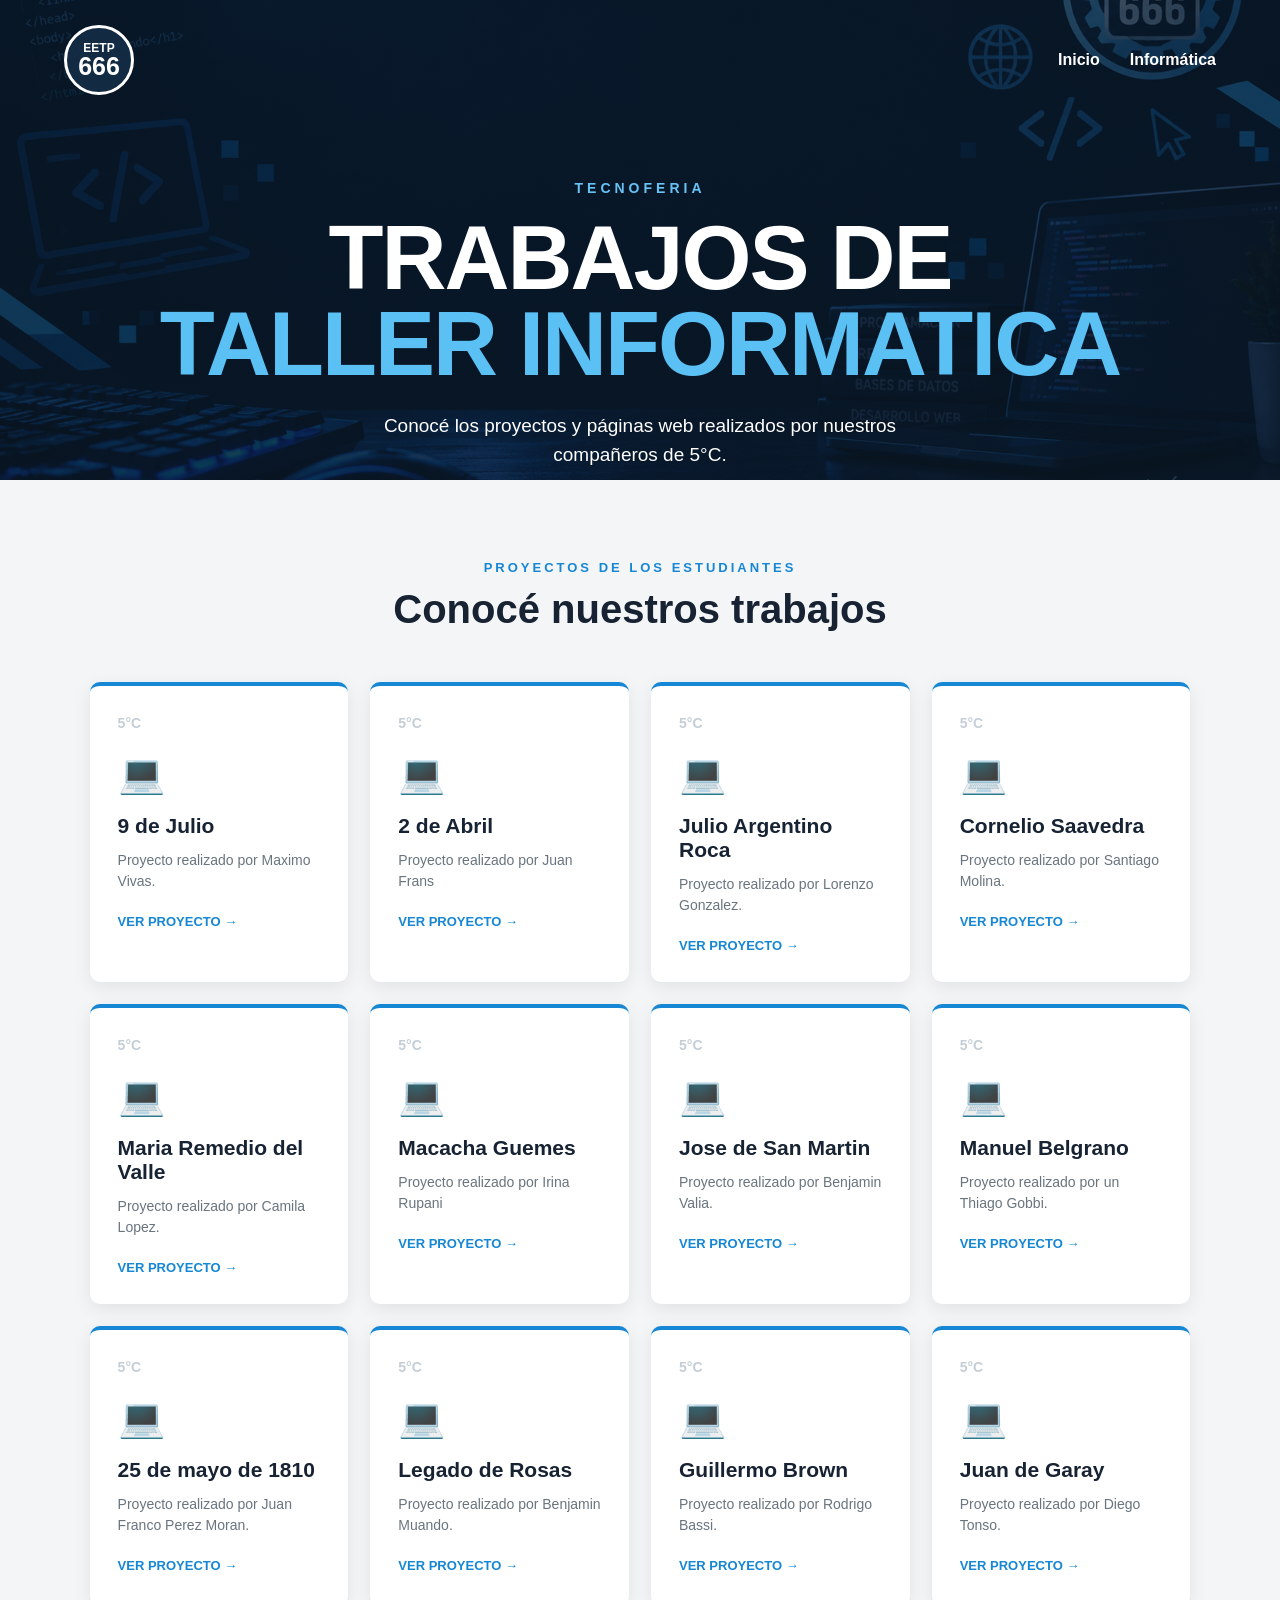
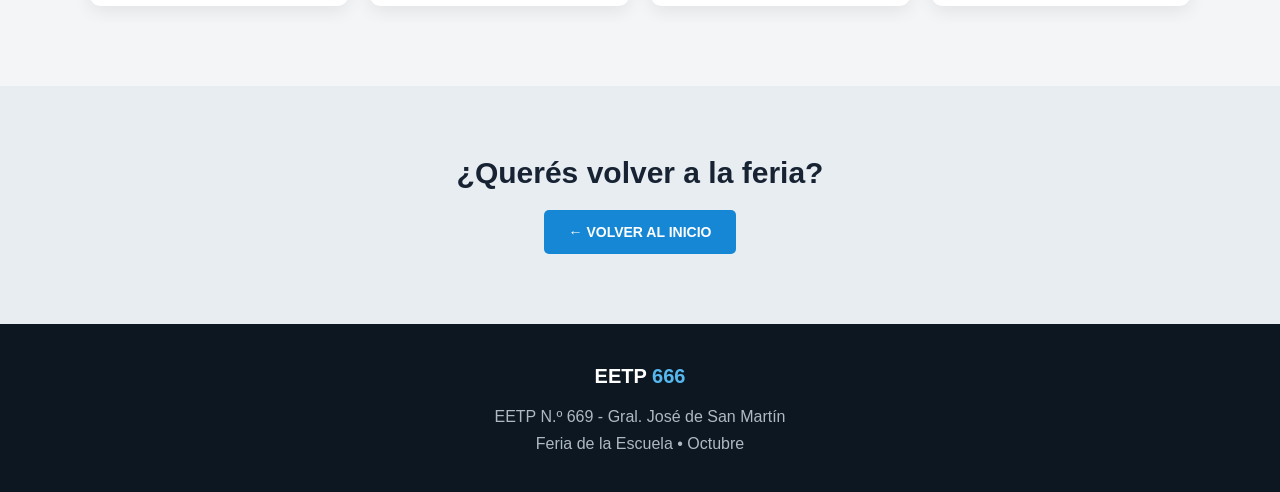
==== trabajos.html @ 8b5782f3 "Add files via upload" ====
<!DOCTYPE html>
<html lang="es">
<head>
    <meta charset="UTF-8">
    <meta name="viewport" content="width=device-width, initial-scale=1.0">

    <title>Trabajos de Taller de Informatica - EETP 669</title>

    <link rel="stylesheet" href="trabajos.css">
</head>

<body>

    <!-- ENCABEZADO -->

    <header class="encabezado">

        <div class="barra">

            <div class="logo">
                <span>EETP</span>
                <strong>666</strong>
            </div>

            <nav>
                <a href="index.html">Inicio</a>
                <a href="trabajos.html">Informática</a>
            </nav>

        </div>


        <div class="titulo">

            <p>TECNOFERIA</p>

            <h1>TRABAJOS DE<br><span>TALLER INFORMATICA</span></h1>

            <p class="descripcion">
                Conocé los proyectos y páginas web
                realizados por nuestros compañeros de 5°C.
            </p>

        </div>

    </header>


    <!-- TRABAJOS -->

    <main>

        <section class="proyectos">

            <div class="encabezado-seccion">

                <p>PROYECTOS DE LOS ESTUDIANTES</p>

                <h2>Conocé nuestros trabajos</h2>

            </div>


            <div class="contenedor-trabajos">


                <!-- TRABAJO 01 -->

                <article class="trabajo">

                    <span class="numero">5°C</span>

                    <div class="icono">💻</div>

                    <h3>9 de Julio</h3>

                    <p>Proyecto realizado por Maximo Vivas.</p>

                    <a href="https://maxiiii-033.github.io/Trabajo-Practico-9-De-Julio-de-1816/index.html" target="_blank">
                        VER PROYECTO →
                    </a>

                </article>


                <!-- TRABAJO 02 -->

                <article class="trabajo">

                    <span class="numero">5°C</span>

                    <div class="icono">💻</div>

                    <h3>2 de Abril</h3>

                    <p>Proyecto realizado por Juan Frans</p>

                    <a href="https://fransjuan154-commits.github.io/2-de-Julioo/index.html" target="_blank">
                        VER PROYECTO →
                    </a>

                </article>


                <!-- TRABAJO 03 -->

                <article class="trabajo">

                    <span class="numero">5°C</span>

                    <div class="icono">💻</div>

                    <h3>Julio Argentino Roca</h3>

                    <p>Proyecto realizado por Lorenzo Gonzalez.</p>

                    <a href="https://lgonz0474-jpg.github.io/Julio-Roca/" target="_blank">
                        VER PROYECTO →
                    </a>

                </article>


                <!-- TRABAJO 04 -->

                <article class="trabajo">

                    <span class="numero">5°C</span>

                    <div class="icono">💻</div>

                    <h3>Cornelio Saavedra</h3>

                    <p>Proyecto realizado por Santiago Molina.</p>

                    <a href="https://santimolinnna.github.io/oreja/index.html" target="_blank">
                        VER PROYECTO →
                    </a>

                </article>


                <!-- TRABAJO 05 -->

                <article class="trabajo">

                    <span class="numero">5°C</span>

                    <div class="icono">💻</div>

                    <h3>Maria Remedio del Valle</h3>

                    <p>Proyecto realizado por Camila Lopez.</p>

                    <a href="https://camiestefanialopez08-collab.github.io/mrdelvalle/" target="_blank">
                        VER PROYECTO →
                    </a>

                </article>



                <!-- TRABAJO 06 -->

                <article class="trabajo">

                    <span class="numero">5°C</span>

                    <div class="icono">💻</div>

                    <h3>Macacha Guemes</h3>

                    <p>Proyecto realizado por Irina Rupani</p>

                    <a href="https://irinarupani231-eng.github.io/trabajo-macacha-guemes/" target="_blank">
                        VER PROYECTO →
                    </a>

                </article>


                <!-- TRABAJO 07 -->

                <article class="trabajo">

                    <span class="numero">5°C</span>

                    <div class="icono">💻</div>

                    <h3>Jose de San Martin</h3>

                    <p>Proyecto realizado por Benjamin Valia.</p>

                    <a href="https://benjaminvalia.github.io/SanMartinTaller/" target="_blank">
                        VER PROYECTO →
                    </a>

                </article>


                <!-- TRABAJO 08 -->

                <article class="trabajo">

                    <span class="numero">5°C</span>

                    <div class="icono">💻</div>

                    <h3>Manuel Belgrano</h3>

                    <p>Proyecto realizado por un Thiago Gobbi.</p>

                    <a href="https://thiagotrabajorpro-ctrl.github.io/belgrano-pagina/legado.html#top" target="_blank">
                        VER PROYECTO →
                    </a>

                </article>


                <!-- TRABAJO 09 -->

                <article class="trabajo">

                    <span class="numero">5°C</span>

                    <div class="icono">💻</div>

                    <h3>25 de mayo de 1810</h3>

                    <p>Proyecto realizado por Juan Franco Perez Moran.</p>

                    <a href="https://sanguchito465.github.io/TP_25-de-Mayo/" target="_blank">
                        VER PROYECTO →
                    </a>

                </article>


                <!-- TRABAJO 10 -->

                <article class="trabajo">

                    <span class="numero">5°C</span>

                    <div class="icono">💻</div>

                    <h3>Legado de Rosas</h3>

                    <p>Proyecto realizado por Benjamin Muando.</p>

                    <a href="https://benjaminmuando.github.io/ROSASPARTE2/legado.html" target="_blank">
                        VER PROYECTO →
                    </a>

                </article>


                <!-- TRABAJO 11 -->

                <article class="trabajo">

                    <span class="numero">5°C</span>

                    <div class="icono">💻</div>

                    <h3>Guillermo Brown</h3>

                    <p>Proyecto realizado por Rodrigo Bassi.</p>

                    <a href="https://catnight-moon.github.io/guillermo-brown2.0/" target="_blank">
                        VER PROYECTO →
                    </a>

                </article>


                <!-- TRABAJO 12 -->

                <article class="trabajo">

                    <span class="numero">5°C</span>

                    <div class="icono">💻</div>

                    <h3>Juan de Garay</h3>

                    <p>Proyecto realizado por Diego Tonso.</p>

                    <a href="https://diegotonso421-pixel.github.io/diegotonto/" target="_blank">
                        VER PROYECTO →
                    </a>

                </article>


                </article>


            </div>

        </section>


        <!-- VOLVER -->

        <section class="volver">

            <h2>¿Querés volver a la feria?</h2>

            <a href="index.html">
                ← VOLVER AL INICIO
            </a>

        </section>

    </main>


    <footer>

        <div class="logo-footer">
            EETP <strong>666</strong>
        </div>

        <p>EETP N.º 669 - Gral. José de San Martín</p>

        <p>Feria de la Escuela • Octubre</p>

    </footer>

</body>
</html>
---- trabajos.css ----
/* =========================
   CONFIGURACIÓN GENERAL
========================= */

* {
    margin: 0;
    padding: 0;
    box-sizing: border-box;
}

html {
    scroll-behavior: smooth;
}

body {
    font-family: Arial, Helvetica, sans-serif;
    background-color: #f4f5f7;
    color: #172333;
}

a {
    text-decoration: none;
}


/* =========================
   ENCABEZADO
========================= */

.encabezado {
    min-height: 480px;

    color: white;

    background-image:
        linear-gradient(
            rgba(10, 25, 40, 0.75),
            rgba(10, 25, 40, 0.80)
        ),
        url("imagenes/fondoinformatica.png");

    background-size: cover;
    background-position: center;
}


/* =========================
   BARRA
========================= */

.barra {
    width: 90%;

    margin: auto;

    padding-top: 25px;

    display: flex;

    justify-content: space-between;

    align-items: center;
}


/* LOGO */

.logo {
    width: 70px;
    height: 70px;

    border: 3px solid white;

    border-radius: 50%;

    background-color: rgba(20, 45, 70, 0.9);

    display: flex;

    flex-direction: column;

    align-items: center;

    justify-content: center;

    line-height: 1;
}

.logo span {
    font-size: 12px;
    font-weight: bold;
}

.logo strong {
    font-size: 25px;
}


/* MENU */

nav {
    display: flex;

    gap: 30px;
}

nav a {
    color: white;

    font-size: 16px;

    font-weight: bold;
}

nav a:hover {
    color: #65c1f5;
}


/* =========================
   TITULO
========================= */

.titulo {
    width: 90%;

    max-width: 1000px;

    margin: auto;

    text-align: center;

    padding-top: 85px;
}

.titulo > p:first-child {
    color: #67c2f5;

    font-size: 14px;

    font-weight: bold;

    letter-spacing: 4px;

    margin-bottom: 20px;
}

.titulo h1 {
    font-size: clamp(50px, 8vw, 90px);

    line-height: 0.95;

    letter-spacing: -2px;

    margin-bottom: 25px;
}

.titulo h1 span {
    color: #5bc0f3;
}

.descripcion {
    font-size: 19px;

    line-height: 1.5;

    max-width: 600px;

    margin: auto;
}


/* =========================
   PROYECTOS
========================= */

.proyectos {
    padding: 80px 7%;
}


/* TITULO DE SECCIÓN */

.encabezado-seccion {
    text-align: center;

    margin-bottom: 50px;
}

.encabezado-seccion p {
    color: #1687d4;

    font-size: 13px;

    font-weight: bold;

    letter-spacing: 3px;

    margin-bottom: 12px;
}

.encabezado-seccion h2 {
    font-size: 40px;
}


/* =========================
   GRID DE TRABAJOS
========================= */

.contenedor-trabajos {
    max-width: 1200px;

    margin: auto;

    display: grid;

    grid-template-columns: repeat(4, 1fr);

    gap: 22px;
}


/* =========================
   TARJETAS
========================= */

.trabajo {
    background-color: white;

    min-height: 280px;

    padding: 28px;

    border-radius: 10px;

    position: relative;

    box-shadow: 0 5px 18px rgba(0,0,0,0.08);

    border-top: 4px solid #1687d4;

    transition: 0.3s;
}

.trabajo:hover {
    transform: translateY(-7px);

    box-shadow: 0 12px 25px rgba(0,0,0,0.15);
}


/* NUMERO */

.numero {
    color: #c5ced7;

    font-size: 14px;

    font-weight: bold;
}


/* ICONO */

.icono {
    font-size: 38px;

    margin-top: 20px;

    margin-bottom: 18px;
}


/* TITULO */

.trabajo h3 {
    font-size: 21px;

    margin-bottom: 12px;
}


/* DESCRIPCIÓN */

.trabajo p {
    color: #69747e;

    font-size: 14px;

    line-height: 1.5;
}


/* BOTÓN */

.trabajo a {
    display: inline-block;

    margin-top: 22px;

    color: #1687d4;

    font-size: 13px;

    font-weight: bold;
}

.trabajo a:hover {
    color: #0d5795;
}


/* =========================
   VOLVER
========================= */

.volver {
    background-color: #e8edf2;

    text-align: center;

    padding: 70px 10%;
}

.volver h2 {
    font-size: 30px;

    margin-bottom: 20px;
}

.volver a {
    display: inline-block;

    padding: 14px 25px;

    background-color: #1687d4;

    color: white;

    border-radius: 5px;

    font-weight: bold;

    font-size: 14px;
}

.volver a:hover {
    background-color: #0d659f;
}


/* =========================
   FOOTER
========================= */

footer {
    background-color: #0c1722;

    color: #aeb9c4;

    text-align: center;

    padding: 35px 10%;

    line-height: 1.7;
}

.logo-footer {
    color: white;

    font-size: 20px;

    font-weight: bold;

    margin-bottom: 10px;
}

.logo-footer strong {
    color: #55b7ee;
}


/* =========================
   TABLET
========================= */

@media (max-width: 950px) {

    .contenedor-trabajos {
        grid-template-columns: repeat(2, 1fr);
    }

}


/* =========================
   CELULAR
========================= */

@media (max-width: 600px) {

    .barra {
        flex-direction: column;

        gap: 20px;
    }

    nav {
        gap: 18px;
    }

    nav a {
        font-size: 14px;
    }

    .titulo {
        padding-top: 60px;
    }

    .titulo h1 {
        font-size: 48px;
    }

    .descripcion {
        font-size: 16px;
    }

    .proyectos {
        padding: 60px 7%;
    }

    .encabezado-seccion h2 {
        font-size: 32px;
    }

    .contenedor-trabajos {
        grid-template-columns: 1fr;
    }

}
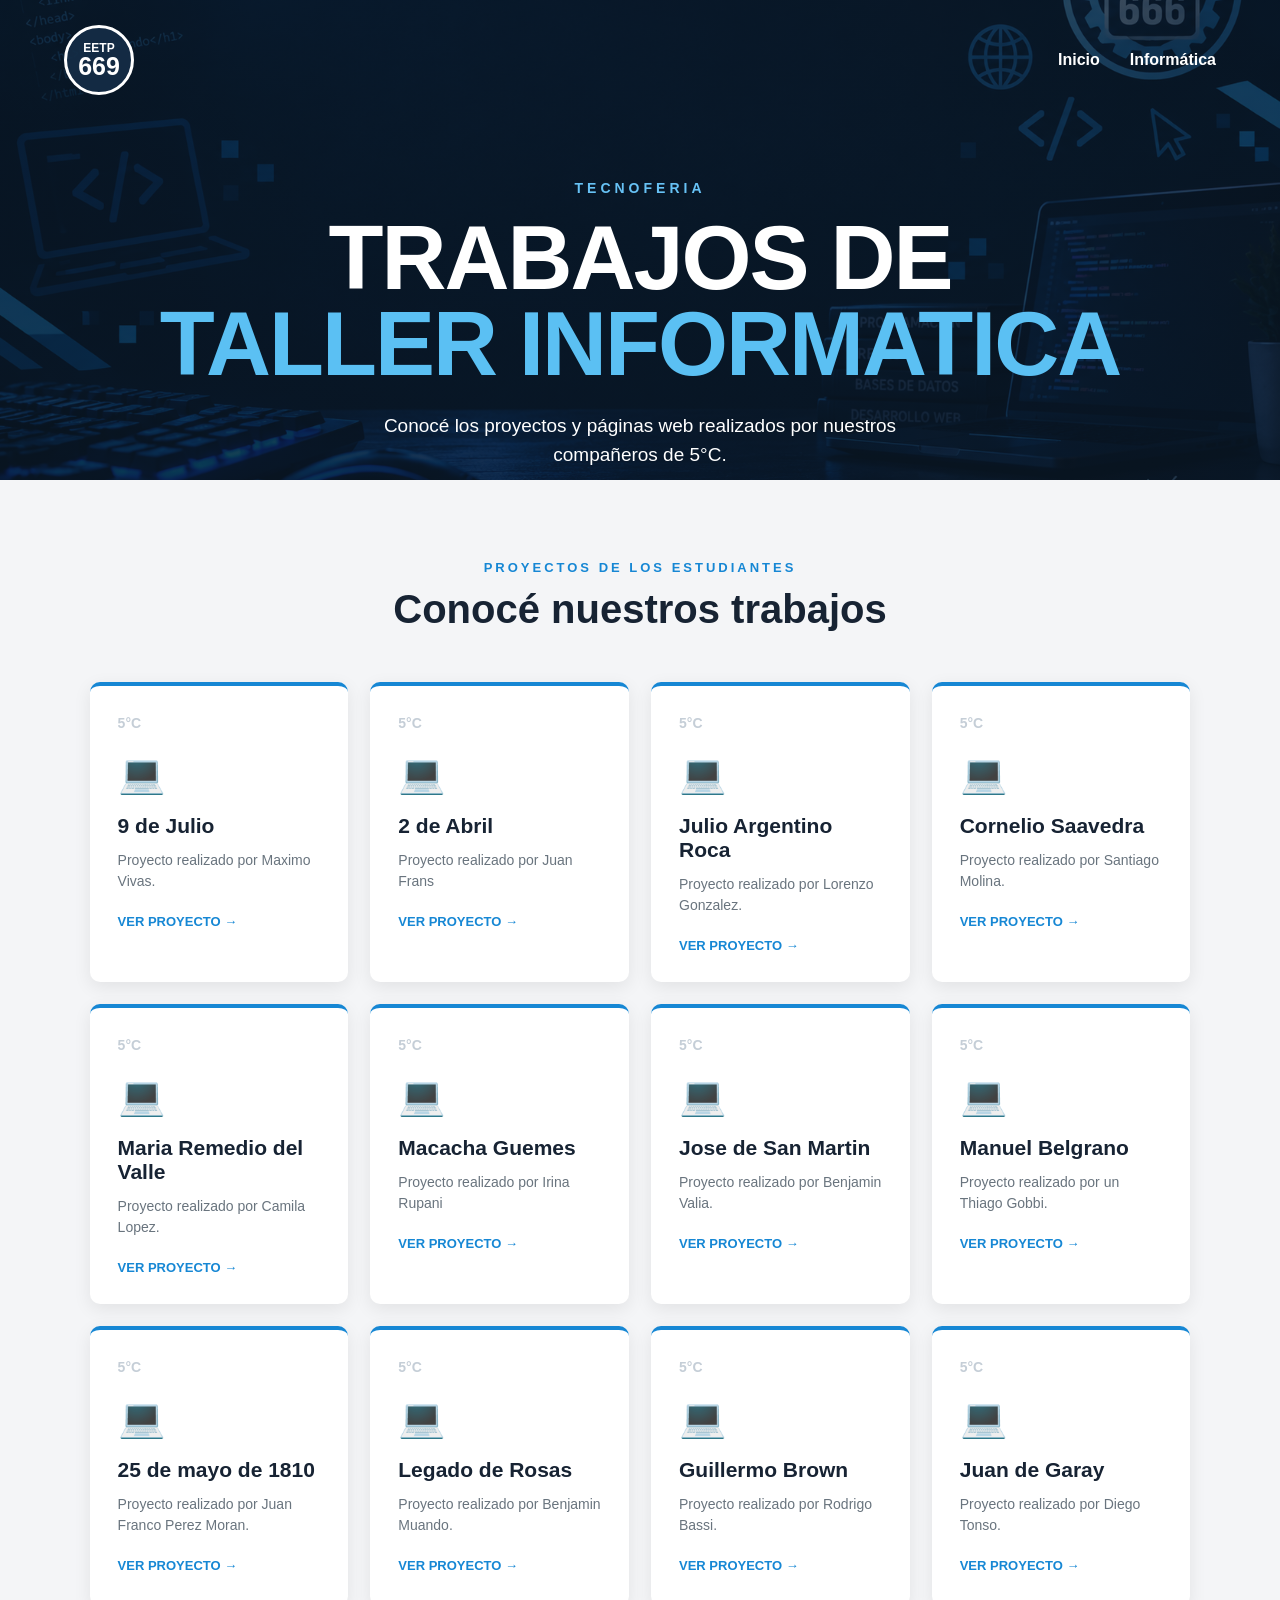
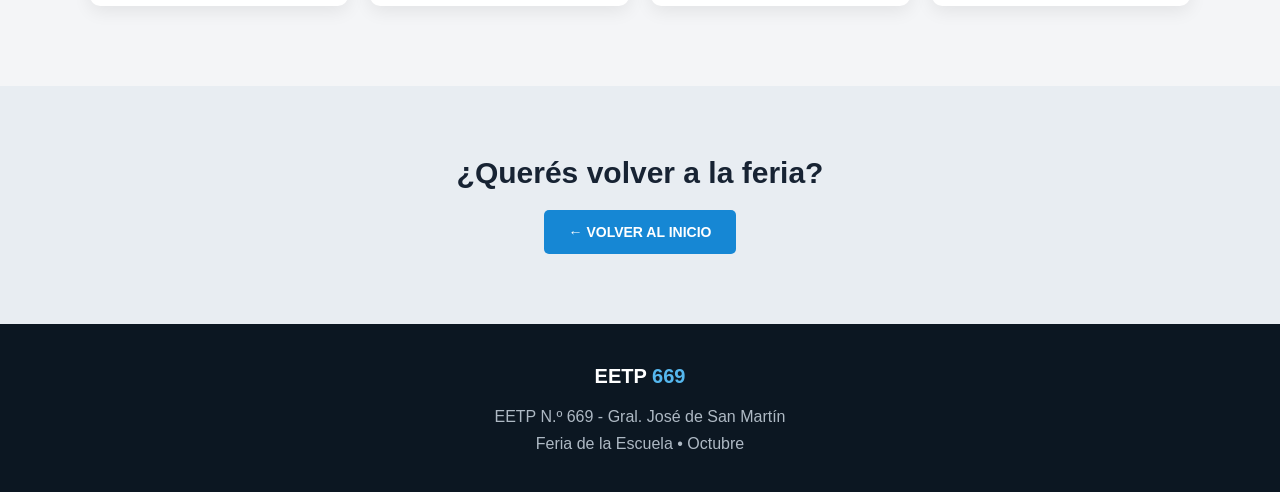
==== commit 96e9d88a: "Fix HTML formatting and structure" ====
--- a/trabajos.html
+++ b/trabajos.html
@@ -19,7 +19,7 @@
 
             <div class="logo">
                 <span>EETP</span>
-                <strong>666</strong>
+                <strong>669</strong>
             </div>
 
             <nav>
@@ -319,7 +319,7 @@
     <footer>
 
         <div class="logo-footer">
-            EETP <strong>666</strong>
+            EETP <strong>669</strong>
         </div>
 
         <p>EETP N.º 669 - Gral. José de San Martín</p>
@@ -329,4 +329,4 @@
     </footer>
 
 </body>
-</html>+</html>
